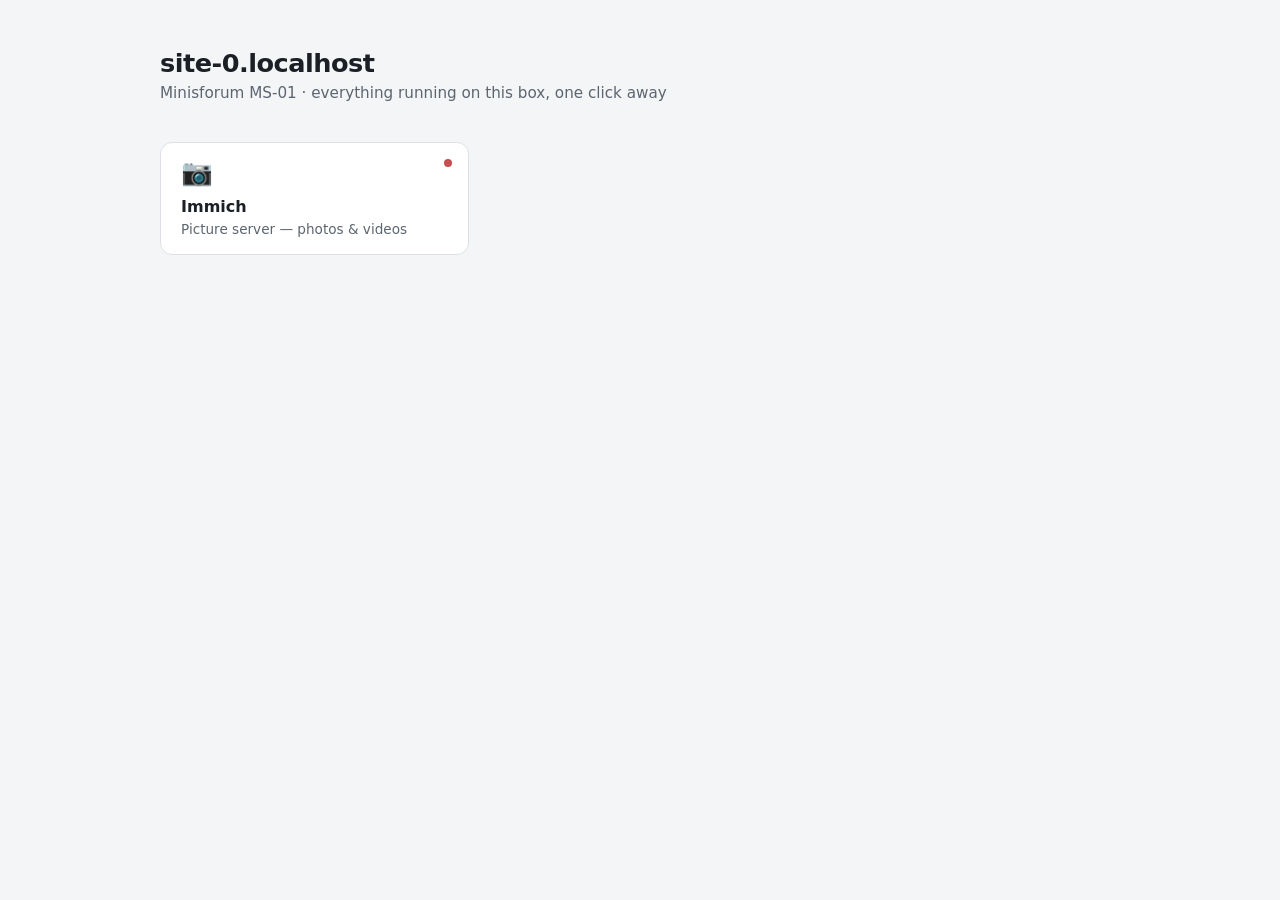
==== landing/site/index.html @ 525c919b "Add landing page: nginx dashboard on port 80 Co-Authored-By: Claude Fable 5 <noreply@anthropic.com>" ====
<!doctype html>
<html lang="en">
<head>
<meta charset="utf-8">
<meta name="viewport" content="width=device-width, initial-scale=1">
<title>Home Server</title>
<style>
  :root { color-scheme: dark light; }
  * { box-sizing: border-box; margin: 0; }
  body {
    font-family: system-ui, -apple-system, "Segoe UI", sans-serif;
    background: #0f1115; color: #e6e8eb;
    min-height: 100vh; padding: 3rem 1.5rem;
  }
  header { max-width: 60rem; margin: 0 auto 2.5rem; }
  h1 { font-size: 1.6rem; font-weight: 650; letter-spacing: -0.02em; }
  header p { color: #8b929c; margin-top: 0.35rem; font-size: 0.95rem; }
  main {
    max-width: 60rem; margin: 0 auto; display: grid; gap: 1rem;
    grid-template-columns: repeat(auto-fill, minmax(15rem, 1fr));
  }
  .card {
    display: flex; flex-direction: column; gap: 0.3rem; position: relative;
    background: #171a21; border: 1px solid #262b35; border-radius: 12px;
    padding: 1.1rem 1.25rem; text-decoration: none; color: inherit;
    transition: border-color 0.15s, transform 0.15s;
  }
  .card:hover { border-color: #4a566b; transform: translateY(-2px); }
  .icon { font-size: 1.6rem; line-height: 1; margin-bottom: 0.4rem; }
  .name { font-weight: 600; }
  .desc { color: #8b929c; font-size: 0.85rem; }
  .dot {
    position: absolute; top: 1rem; right: 1rem;
    width: 0.5rem; height: 0.5rem; border-radius: 50%; background: #3a4150;
  }
  .dot.up { background: #38b26a; }
  .dot.down { background: #c74e4e; }
  @media (prefers-color-scheme: light) {
    body { background: #f4f5f7; color: #1c2026; }
    .card { background: #ffffff; border-color: #dde1e7; }
    .card:hover { border-color: #a8b2c0; }
    .desc, header p { color: #5d6570; }
    .dot { background: #cdd3db; }
  }
</style>
</head>
<body>
<header>
  <h1 id="host">Home Server</h1>
  <p>Minisforum MS-01 &middot; everything running on this box, one click away</p>
</header>
<main id="grid"></main>

<script>
// Add a service: one entry here, commit, `git pull` on the server, refresh.
// Same-host apps: give a `port`. Other devices on the network: give a `url`.
const services = [
  { name: "Immich", desc: "Picture server — photos & videos", icon: "📷", port: 2283 },
  // { name: "Home Assistant", desc: "Home automation",   icon: "🏠", url: "http://homeassistant.local:8123" },
  // { name: "Printer",        desc: "Print queue & ink",  icon: "🖨️", url: "http://192.168.1.xx" },
  // { name: "Router",         desc: "Network admin",      icon: "🌐", url: "http://192.168.1.1" },
];

document.getElementById("host").textContent = location.hostname || "Home Server";

const grid = document.getElementById("grid");
for (const s of services) {
  const href = s.url ?? `http://${location.hostname}:${s.port}`;
  const a = document.createElement("a");
  a.className = "card";
  a.href = href;
  a.innerHTML = `<span class="dot"></span><span class="icon"></span>
    <span class="name"></span><span class="desc"></span>`;
  a.querySelector(".icon").textContent = s.icon;
  a.querySelector(".name").textContent = s.name;
  a.querySelector(".desc").textContent = s.desc;
  grid.appendChild(a);

  // reachability dot: no-cors fetch succeeds opaquely if something answers
  const ctl = new AbortController();
  setTimeout(() => ctl.abort(), 4000);
  fetch(href, { mode: "no-cors", signal: ctl.signal })
    .then(() => a.querySelector(".dot").classList.add("up"))
    .catch(() => a.querySelector(".dot").classList.add("down"));
}
</script>
</body>
</html>
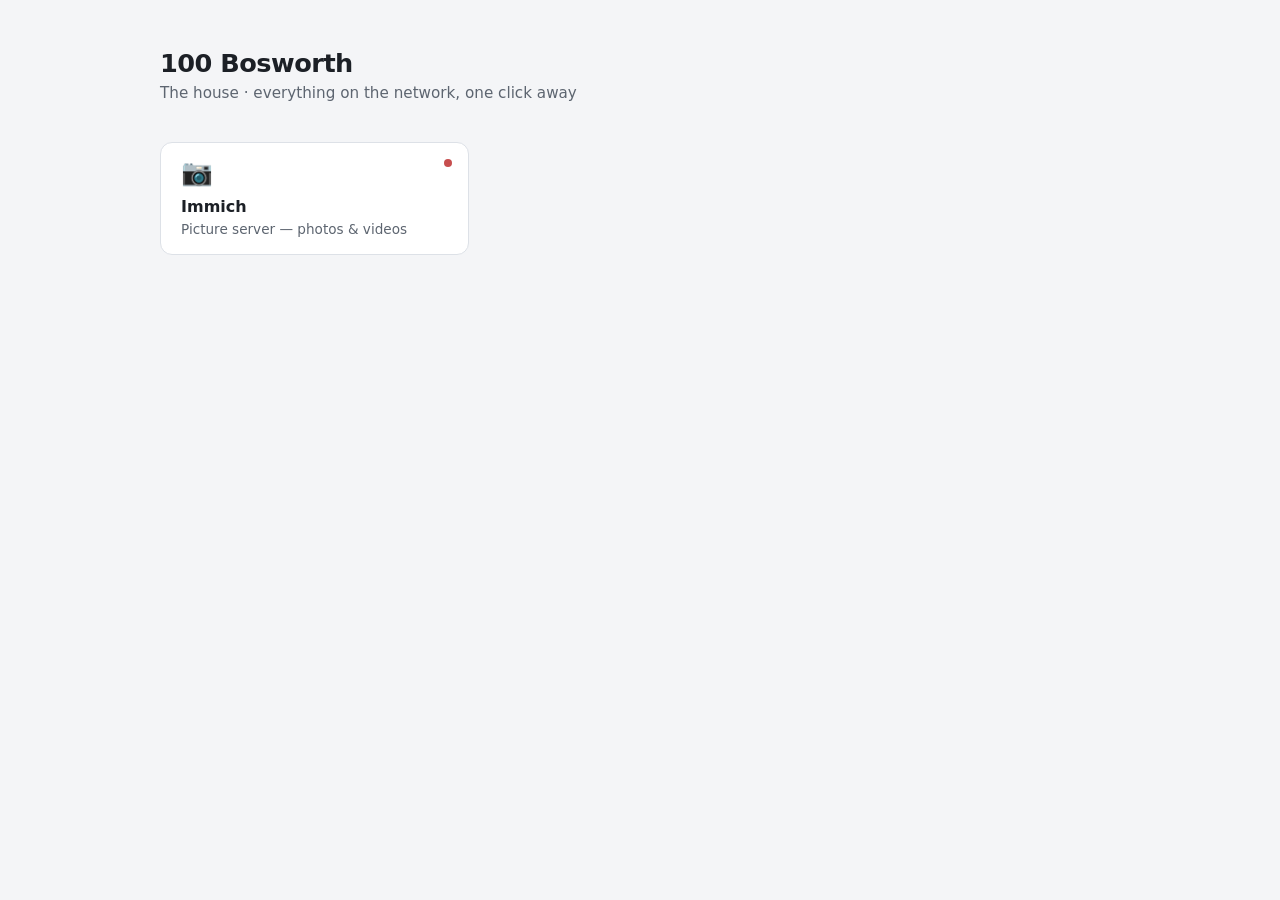
==== commit 0f2dbfc3: "Rebrand landing page as 100 Bosworth Co-Authored-By: Claude Fable 5 <noreply@anthropic.com>" ====
--- a/landing/site/index.html
+++ b/landing/site/index.html
@@ -3,7 +3,7 @@
 <head>
 <meta charset="utf-8">
 <meta name="viewport" content="width=device-width, initial-scale=1">
-<title>Home Server</title>
+<title>100 Bosworth</title>
 <style>
   :root { color-scheme: dark light; }
   * { box-sizing: border-box; margin: 0; }
@@ -46,8 +46,8 @@
 </head>
 <body>
 <header>
-  <h1 id="host">Home Server</h1>
-  <p>Minisforum MS-01 &middot; everything running on this box, one click away</p>
+  <h1>100 Bosworth</h1>
+  <p>The house &middot; everything on the network, one click away</p>
 </header>
 <main id="grid"></main>
 
@@ -60,8 +60,6 @@
   // { name: "Printer",        desc: "Print queue & ink",  icon: "🖨️", url: "http://192.168.1.xx" },
   // { name: "Router",         desc: "Network admin",      icon: "🌐", url: "http://192.168.1.1" },
 ];
-
-document.getElementById("host").textContent = location.hostname || "Home Server";
 
 const grid = document.getElementById("grid");
 for (const s of services) {
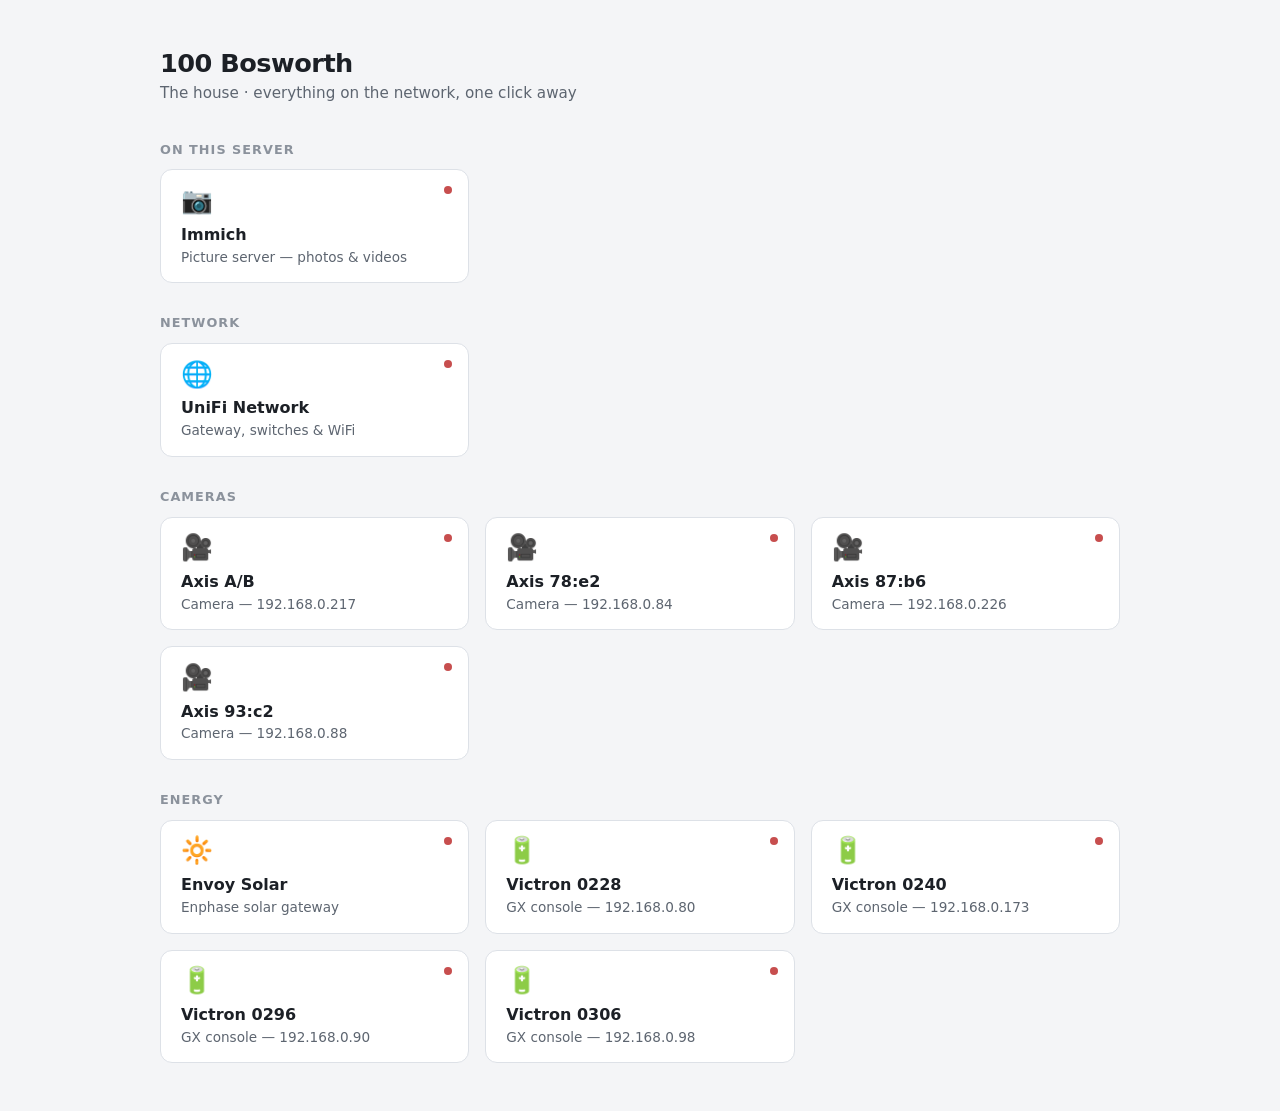
==== commit bb26229c: "Populate landing page with network devices in sections Co-Authored-By: Claude Fable 5 <noreply@anthr" ====
--- a/landing/site/index.html
+++ b/landing/site/index.html
@@ -15,8 +15,13 @@
   header { max-width: 60rem; margin: 0 auto 2.5rem; }
   h1 { font-size: 1.6rem; font-weight: 650; letter-spacing: -0.02em; }
   header p { color: #8b929c; margin-top: 0.35rem; font-size: 0.95rem; }
-  main {
-    max-width: 60rem; margin: 0 auto; display: grid; gap: 1rem;
+  main { max-width: 60rem; margin: 0 auto; }
+  h2 {
+    font-size: 0.8rem; font-weight: 600; text-transform: uppercase;
+    letter-spacing: 0.08em; color: #8b929c; margin: 2rem 0 0.8rem;
+  }
+  .grid {
+    display: grid; gap: 1rem;
     grid-template-columns: repeat(auto-fill, minmax(15rem, 1fr));
   }
   .card {
@@ -54,32 +59,57 @@
 <script>
 // Add a service: one entry here, commit, `git pull` on the server, refresh.
 // Same-host apps: give a `port`. Other devices on the network: give a `url`.
-const services = [
-  { name: "Immich", desc: "Picture server — photos & videos", icon: "📷", port: 2283 },
-  // { name: "Home Assistant", desc: "Home automation",   icon: "🏠", url: "http://homeassistant.local:8123" },
-  // { name: "Printer",        desc: "Print queue & ink",  icon: "🖨️", url: "http://192.168.1.xx" },
-  // { name: "Router",         desc: "Network admin",      icon: "🌐", url: "http://192.168.1.1" },
+const sections = [
+  { title: "On this server", services: [
+    { name: "Immich", desc: "Picture server — photos & videos", icon: "📷", port: 2283 },
+  ]},
+  { title: "Network", services: [
+    { name: "UniFi Network", desc: "Gateway, switches & WiFi", icon: "🌐", url: "https://192.168.0.1" },
+    // { name: "Printer", desc: "Print queue & ink", icon: "🖨️", url: "http://192.168.0.xx" },
+  ]},
+  { title: "Cameras", services: [
+    { name: "Axis A/B",   desc: "Camera — 192.168.0.217", icon: "🎥", url: "http://192.168.0.217" },
+    { name: "Axis 78:e2", desc: "Camera — 192.168.0.84",  icon: "🎥", url: "http://192.168.0.84" },
+    { name: "Axis 87:b6", desc: "Camera — 192.168.0.226", icon: "🎥", url: "http://192.168.0.226" },
+    { name: "Axis 93:c2", desc: "Camera — 192.168.0.88",  icon: "🎥", url: "http://192.168.0.88" },
+  ]},
+  { title: "Energy", services: [
+    { name: "Envoy Solar", desc: "Enphase solar gateway", icon: "🔆", url: "http://192.168.10.47" },
+    { name: "Victron 0228", desc: "GX console — 192.168.0.80",  icon: "🔋", url: "http://192.168.0.80" },
+    { name: "Victron 0240", desc: "GX console — 192.168.0.173", icon: "🔋", url: "http://192.168.0.173" },
+    { name: "Victron 0296", desc: "GX console — 192.168.0.90",  icon: "🔋", url: "http://192.168.0.90" },
+    { name: "Victron 0306", desc: "GX console — 192.168.0.98",  icon: "🔋", url: "http://192.168.0.98" },
+  ]},
 ];
 
-const grid = document.getElementById("grid");
-for (const s of services) {
-  const href = s.url ?? `http://${location.hostname}:${s.port}`;
-  const a = document.createElement("a");
-  a.className = "card";
-  a.href = href;
-  a.innerHTML = `<span class="dot"></span><span class="icon"></span>
-    <span class="name"></span><span class="desc"></span>`;
-  a.querySelector(".icon").textContent = s.icon;
-  a.querySelector(".name").textContent = s.name;
-  a.querySelector(".desc").textContent = s.desc;
-  grid.appendChild(a);
+const main = document.getElementById("grid");
+for (const section of sections) {
+  const h2 = document.createElement("h2");
+  h2.textContent = section.title;
+  main.appendChild(h2);
+  const grid = document.createElement("div");
+  grid.className = "grid";
+  main.appendChild(grid);
 
-  // reachability dot: no-cors fetch succeeds opaquely if something answers
-  const ctl = new AbortController();
-  setTimeout(() => ctl.abort(), 4000);
-  fetch(href, { mode: "no-cors", signal: ctl.signal })
-    .then(() => a.querySelector(".dot").classList.add("up"))
-    .catch(() => a.querySelector(".dot").classList.add("down"));
+  for (const s of section.services) {
+    const href = s.url ?? `http://${location.hostname}:${s.port}`;
+    const a = document.createElement("a");
+    a.className = "card";
+    a.href = href;
+    a.innerHTML = `<span class="dot"></span><span class="icon"></span>
+      <span class="name"></span><span class="desc"></span>`;
+    a.querySelector(".icon").textContent = s.icon;
+    a.querySelector(".name").textContent = s.name;
+    a.querySelector(".desc").textContent = s.desc;
+    grid.appendChild(a);
+
+    // reachability dot: no-cors fetch succeeds opaquely if something answers
+    const ctl = new AbortController();
+    setTimeout(() => ctl.abort(), 4000);
+    fetch(href, { mode: "no-cors", signal: ctl.signal })
+      .then(() => a.querySelector(".dot").classList.add("up"))
+      .catch(() => a.querySelector(".dot").classList.add("down"));
+  }
 }
 </script>
 </body>
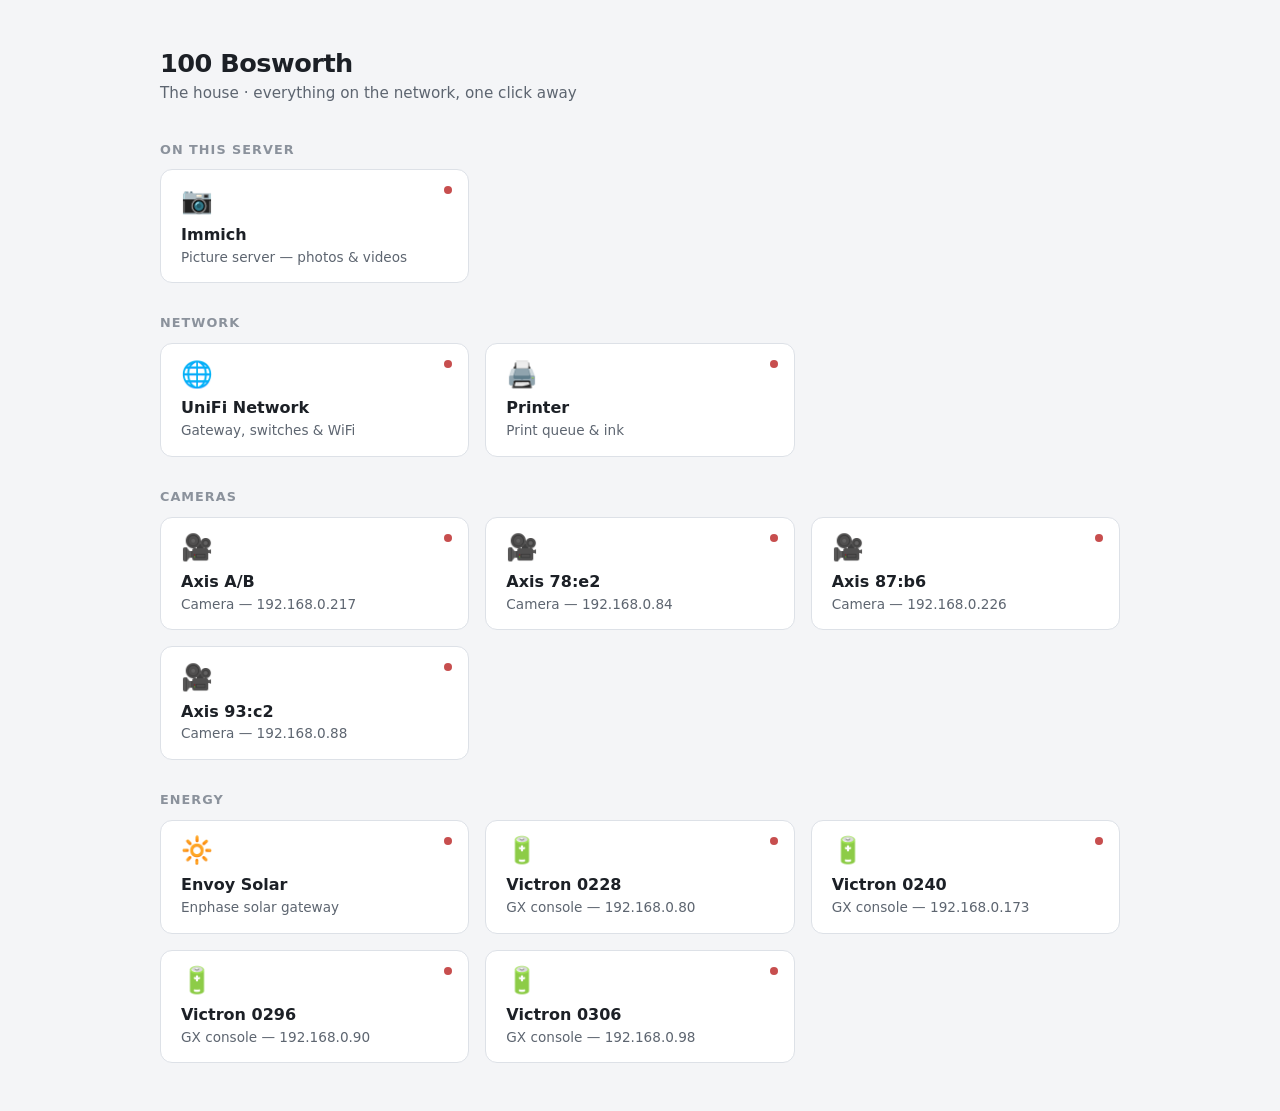
==== commit 7b1d85dd: "Add printer card to landing page Co-Authored-By: Claude Fable 5 <noreply@anthropic.com>" ====
--- a/landing/site/index.html
+++ b/landing/site/index.html
@@ -61,11 +61,12 @@
 // Same-host apps: give a `port`. Other devices on the network: give a `url`.
 const sections = [
   { title: "On this server", services: [
-    { name: "Immich", desc: "Picture server — photos & videos", icon: "📷", port: 2283 },
+    { name: "Immich", desc: "Picture server — photos & videos", icon: "📷", url: "https://immich.100b.amokamok.com" },
+    // { name: "Home Assistant", desc: "Home automation", icon: "🏠", url: "https://ha.100b.amokamok.com" },
   ]},
   { title: "Network", services: [
     { name: "UniFi Network", desc: "Gateway, switches & WiFi", icon: "🌐", url: "https://192.168.0.1" },
-    // { name: "Printer", desc: "Print queue & ink", icon: "🖨️", url: "http://192.168.0.xx" },
+    { name: "Printer", desc: "Print queue & ink", icon: "🖨️", url: "http://192.168.10.10" },
   ]},
   { title: "Cameras", services: [
     { name: "Axis A/B",   desc: "Camera — 192.168.0.217", icon: "🎥", url: "http://192.168.0.217" },
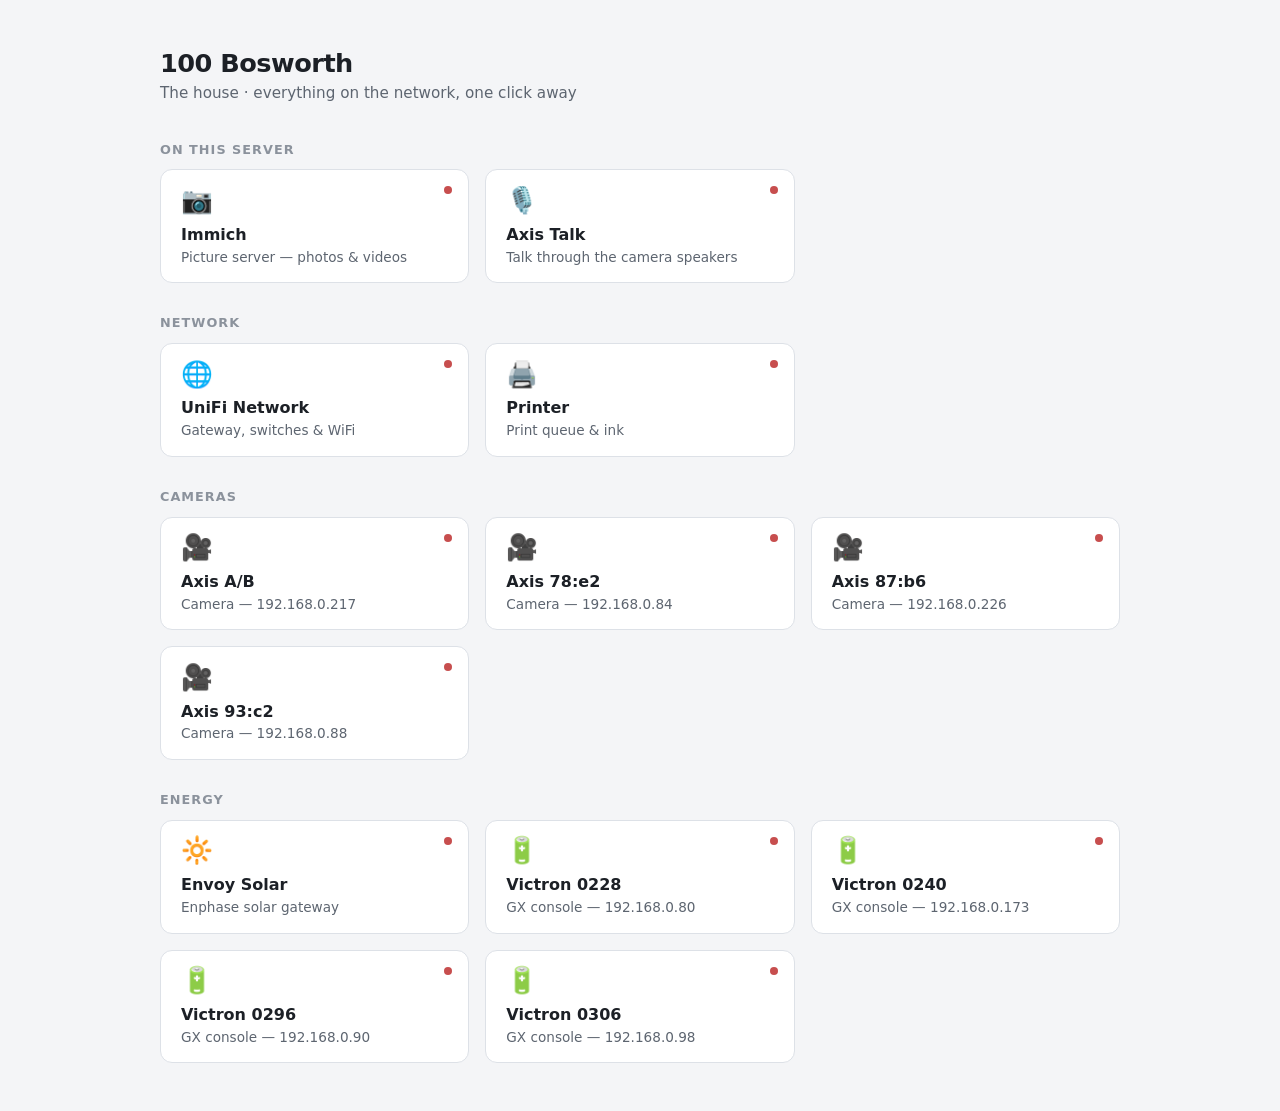
==== commit 1304baab: "Landing page: add Axis Talk card (https://192.168.0.190:5123) Co-Authored-By: Claude Fable 5 <norepl" ====
--- a/landing/site/index.html
+++ b/landing/site/index.html
@@ -62,6 +62,7 @@
 const sections = [
   { title: "On this server", services: [
     { name: "Immich", desc: "Picture server — photos & videos", icon: "📷", url: "https://immich.100b.amokamok.com" },
+    { name: "Axis Talk", desc: "Talk through the camera speakers", icon: "🎙️", url: "https://192.168.0.190:5123" },
     // { name: "Home Assistant", desc: "Home automation", icon: "🏠", url: "https://ha.100b.amokamok.com" },
   ]},
   { title: "Network", services: [
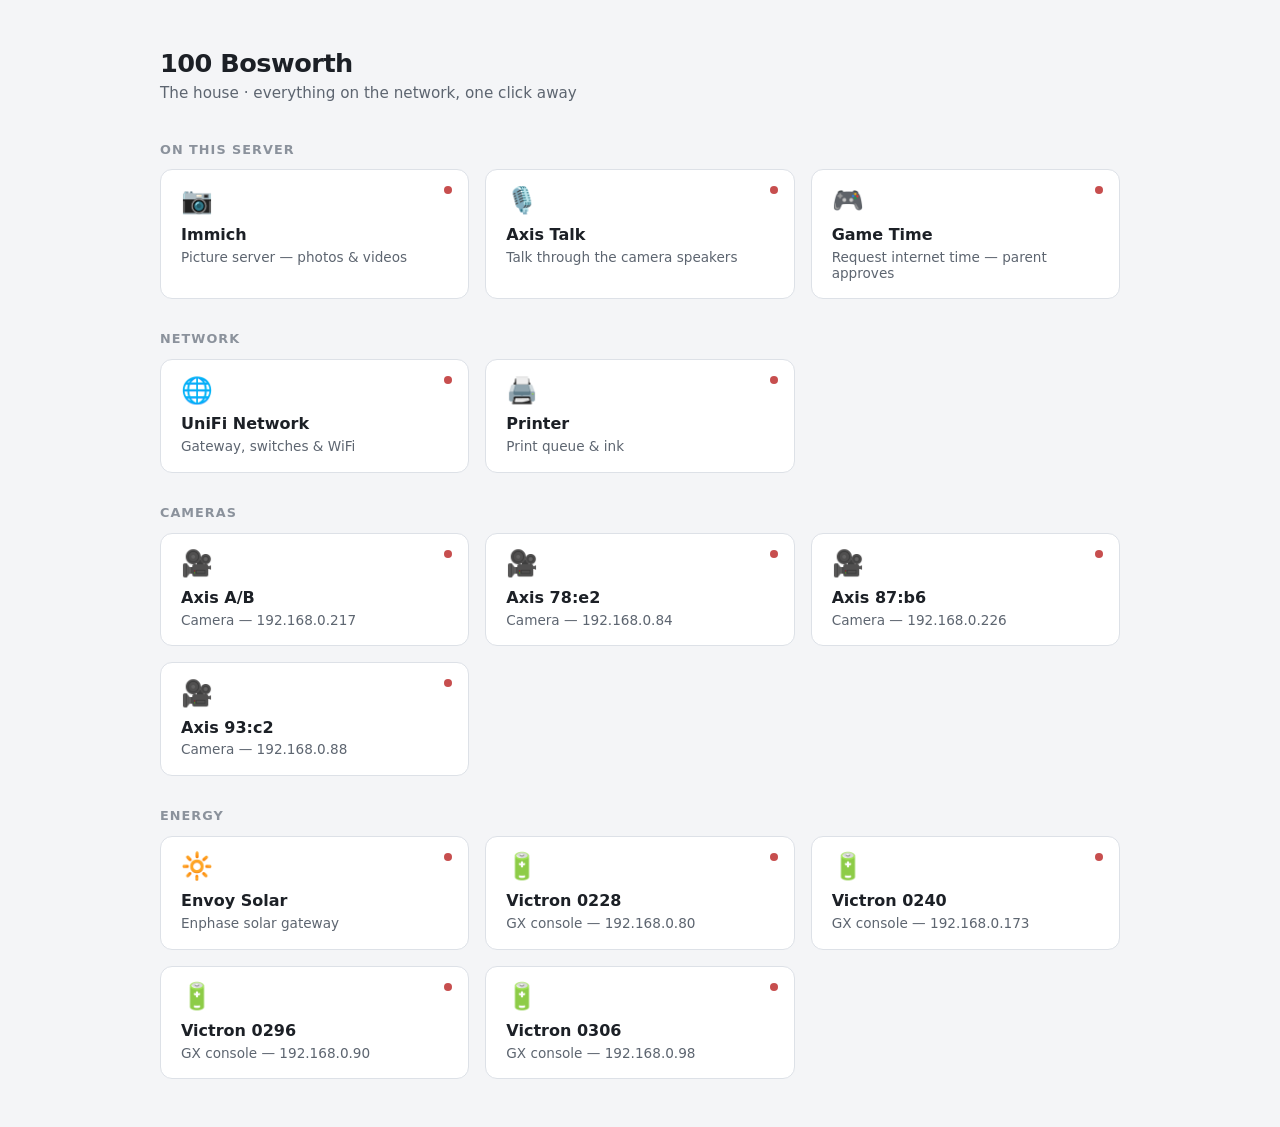
==== commit 91cf03e8: "Add Game Time: kids request internet time, parent approves, UniFi rules toggle on a timer gametime/:" ====
--- a/landing/site/index.html
+++ b/landing/site/index.html
@@ -63,6 +63,7 @@
   { title: "On this server", services: [
     { name: "Immich", desc: "Picture server — photos & videos", icon: "📷", url: "https://immich.100b.amokamok.com" },
     { name: "Axis Talk", desc: "Talk through the camera speakers", icon: "🎙️", url: "https://192.168.0.190:5123" },
+    { name: "Game Time", desc: "Request internet time — parent approves", icon: "🎮", url: "http://192.168.0.190:8085" },
     // { name: "Home Assistant", desc: "Home automation", icon: "🏠", url: "https://ha.100b.amokamok.com" },
   ]},
   { title: "Network", services: [
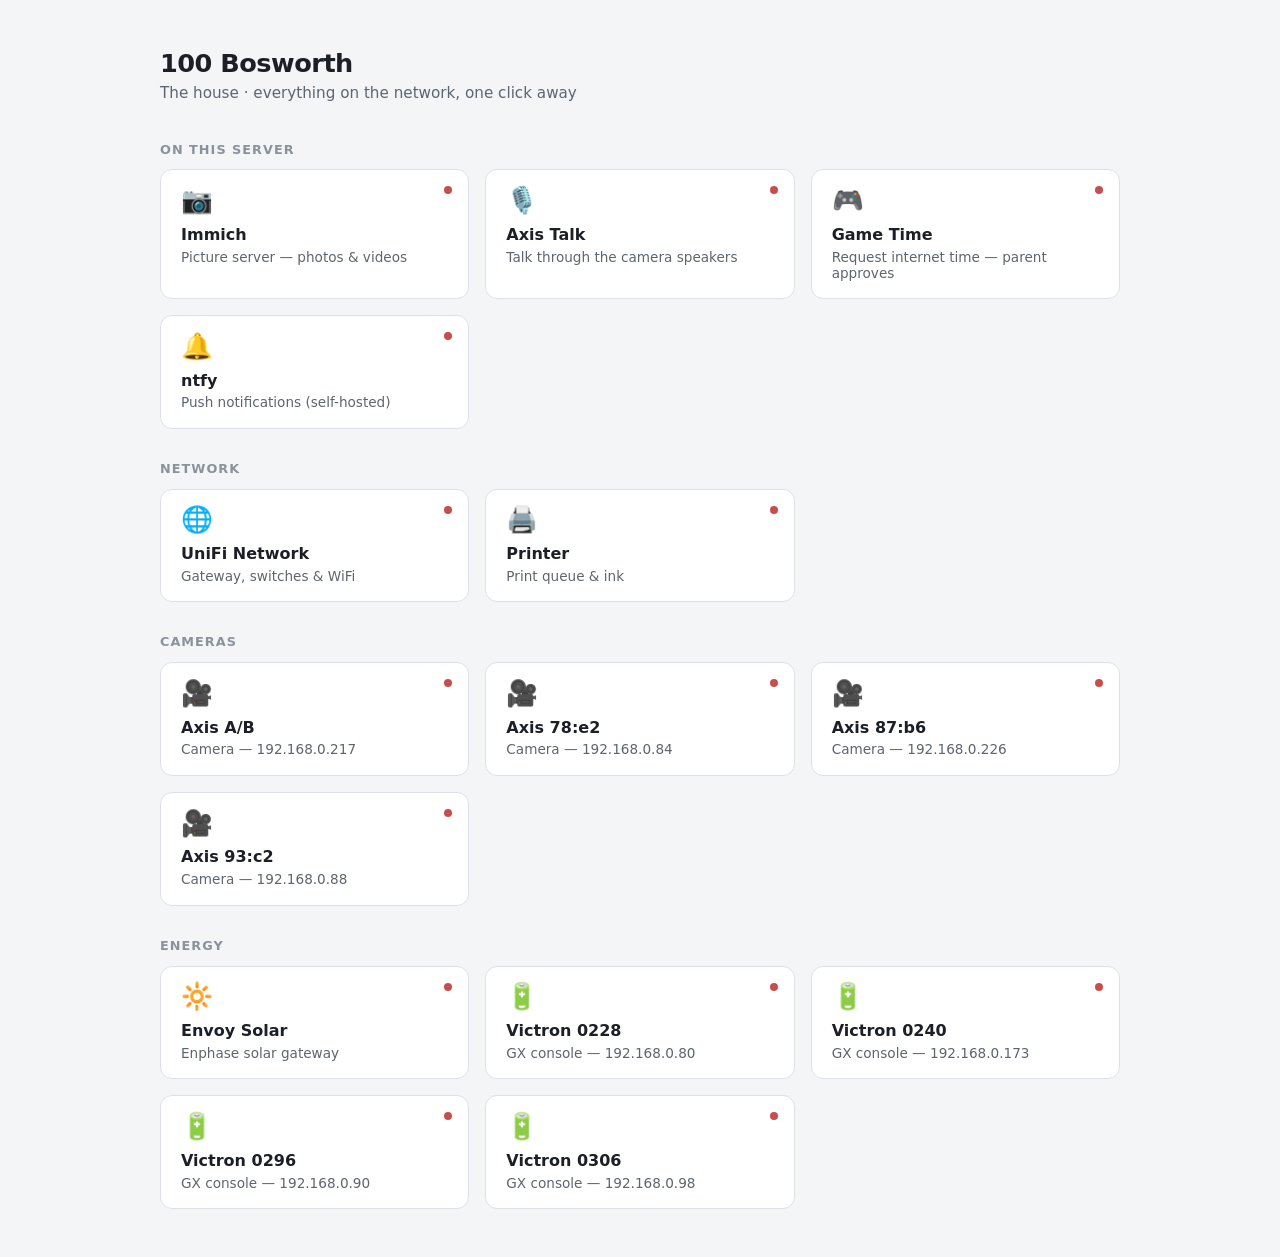
==== commit 7d59f6a3: "Add self-hosted ntfy (ntfy/) for push notifications; Game Time posts there binwiederhier/ntfy on :80" ====
--- a/landing/site/index.html
+++ b/landing/site/index.html
@@ -64,6 +64,7 @@
     { name: "Immich", desc: "Picture server — photos & videos", icon: "📷", url: "https://immich.100b.amokamok.com" },
     { name: "Axis Talk", desc: "Talk through the camera speakers", icon: "🎙️", url: "https://192.168.0.190:5123" },
     { name: "Game Time", desc: "Request internet time — parent approves", icon: "🎮", url: "http://192.168.0.190:8085" },
+    { name: "ntfy", desc: "Push notifications (self-hosted)", icon: "🔔", url: "http://192.168.0.190:8090" },
     // { name: "Home Assistant", desc: "Home automation", icon: "🏠", url: "https://ha.100b.amokamok.com" },
   ]},
   { title: "Network", services: [
